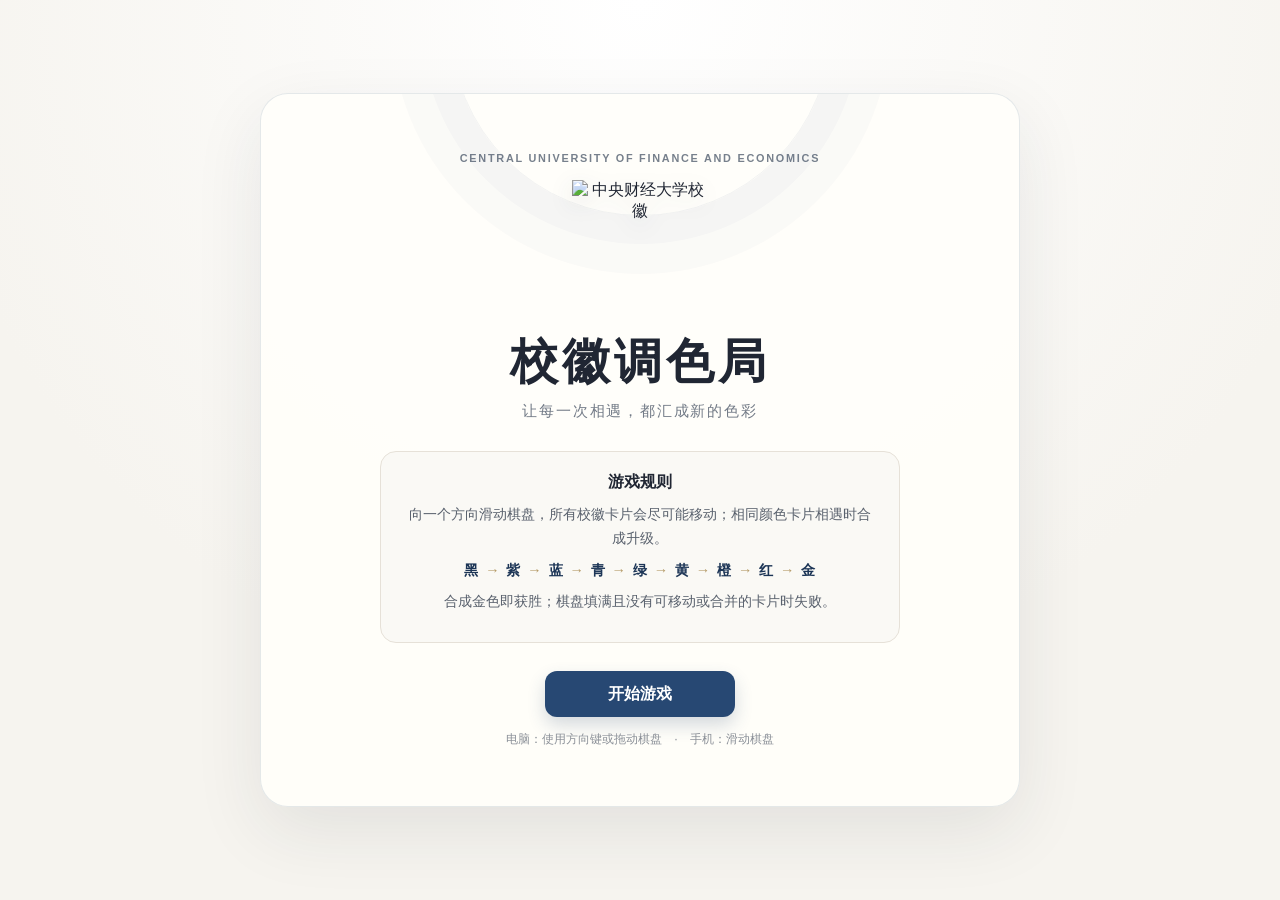
==== color-merge.html @ e68a4822 "增加翻牌游戏及主控界面" ====
<!doctype html>
<html lang="zh-CN">
<head>
  <meta charset="utf-8">
  <meta name="viewport" content="width=device-width, initial-scale=1">
  <meta name="theme-color" content="#f6f4ef">
  <meta name="description" content="以中央财经大学校徽为灵感的颜色合成小游戏。">
  <title>校徽调色局 · 颜色合成游戏</title>
  <link rel="stylesheet" href="css/style.css">
</head>
<body>
  <main class="app" id="app">
    <section class="welcome-screen" id="welcome-screen" aria-labelledby="game-title">
      <div class="welcome-card">
        <p class="eyebrow">CENTRAL UNIVERSITY OF FINANCE AND ECONOMICS</p>
        <img class="welcome-emblem" src="assets/images/school-emblem/emblem-01.png" alt="中央财经大学校徽">
        <h1 id="game-title">校徽调色局</h1>
        <p class="subtitle">让每一次相遇，都汇成新的色彩</p>

        <div class="welcome-rules" aria-labelledby="rules-title">
          <h2 id="rules-title">游戏规则</h2>
          <p>向一个方向滑动棋盘，所有校徽卡片会尽可能移动；相同颜色卡片相遇时合成升级。</p>
          <p class="color-sequence" aria-label="颜色顺序">黑 <span>→</span> 紫 <span>→</span> 蓝 <span>→</span> 青 <span>→</span> 绿 <span>→</span> 黄 <span>→</span> 橙 <span>→</span> 红 <span>→</span> 金</p>
          <p>合成金色即获胜；棋盘填满且没有可移动或合并的卡片时失败。</p>
        </div>

        <button class="primary-button" id="start-button" type="button">开始游戏</button>
        <p class="controls-hint">电脑：使用方向键或拖动棋盘　·　手机：滑动棋盘</p>
      </div>
    </section>

    <section class="game-screen" id="game-screen" aria-label="游戏棋盘" hidden>
      <header class="game-header">
        <div>
          <p class="eyebrow">CUFE · COLOR MERGE</p>
          <h1>校徽调色局</h1>
        </div>
        <div class="score-panel" aria-live="polite">
          <span class="score-label">得分</span>
          <strong id="score">0</strong>
        </div>
      </header>

      <p class="game-tip">滑动棋盘，让相同颜色的校徽卡片相遇并合成</p>
      <div class="board-stage" id="board-stage">
        <div class="board-backdrop" id="board-backdrop" aria-hidden="true">
          <img class="board-backdrop-image is-visible" id="backdrop-a" alt="">
          <img class="board-backdrop-image" id="backdrop-b" alt="">
        </div>
        <div class="board" id="board" role="grid" aria-label="4乘4游戏棋盘"></div>
        <button class="background-toggle" id="background-toggle" type="button" aria-pressed="true">关闭背景</button>
      </div>

      <div class="game-actions">
        <button class="secondary-button" id="restart-button" type="button">重新开始</button>
        <button class="text-button" id="home-button" type="button">返回欢迎页</button>
      </div>
      <p class="game-color-sequence">黑 → 紫 → 蓝 → 青 → 绿 → 黄 → 橙 → 红 → 金</p>
    </section>

    <dialog class="result-dialog" id="result-dialog" aria-labelledby="result-title">
      <div class="result-content">
        <p class="eyebrow">游戏结算</p>
        <img class="result-emblem" id="result-emblem" src="assets/images/school-emblem/emblem-square-09.png" alt="金色校徽" hidden>
        <h2 id="result-title">游戏结束</h2>
        <p id="result-message">再来一局，继续调出校园新色彩。</p>
        <button class="primary-button" id="play-again-button" type="button">再玩一次</button>
        <button class="text-button" id="dialog-home-button" type="button">返回欢迎页</button>
      </div>
    </dialog>
  </main>

  <script type="module" src="js/main.js"></script>
</body>
</html>
---- css/style.css ----
:root {
  color-scheme: light;
  --ink: #202633;
  --muted: #737b87;
  --paper: #f6f4ef;
  --card: #fffefa;
  --line: #e6e1d8;
  --accent: #274873;
  --accent-dark: #1c3556;
  --board: #d9d3c9;
  font-family: "Segoe UI", "Microsoft YaHei", sans-serif;
  color: var(--ink);
  background: var(--paper);
}
* { box-sizing: border-box; }
body { margin: 0; min-width: 320px; min-height: 100vh; background: radial-gradient(circle at 50% 0%, #fff 0, var(--paper) 65%); }
button { font: inherit; }
.app { min-height: 100vh; display: grid; place-items: center; padding: 28px 18px; }
.welcome-screen { width: min(100%, 760px); }
.welcome-card { position: relative; overflow: hidden; text-align: center; padding: clamp(28px, 6vw, 58px); border: 1px solid rgba(39,72,115,.12); border-radius: 28px; background: rgba(255,254,250,.92); box-shadow: 0 24px 70px rgba(37,43,53,.09); }
.welcome-card::before { content: ""; position: absolute; width: 380px; height: 380px; border: 1px solid rgba(39,72,115,.06); border-radius: 50%; top: -260px; left: calc(50% - 190px); box-shadow: 0 0 0 28px rgba(39,72,115,.025),0 0 0 58px rgba(39,72,115,.02); }
.eyebrow { margin: 0 0 15px; color: #77808c; font-size: .68rem; font-weight: 700; letter-spacing: .16em; }
.welcome-emblem { display: block; width: 136px; height: 136px; object-fit: contain; margin: 16px auto 14px; filter: drop-shadow(0 7px 11px rgba(31,45,65,.12)); }
h1,h2,p { margin-top: 0; }
.welcome-card h1,.game-header h1 { margin-bottom: 8px; font-family: Georgia,"Microsoft YaHei",serif; letter-spacing: .08em; }
.welcome-card h1 { font-size: clamp(2rem,5vw,3rem); }
.subtitle { margin-bottom: 30px; color: var(--muted); letter-spacing: .12em; font-size: .94rem; }
.welcome-rules { max-width: 520px; margin: 0 auto 28px; padding: 20px 22px; border: 1px solid var(--line); border-radius: 16px; background: #faf9f5; }
.welcome-rules h2 { margin-bottom: 10px; font-size: 1rem; }
.welcome-rules p { margin: 8px 0; color: #59616d; line-height: 1.65; font-size: .9rem; }
.welcome-rules .color-sequence { color: var(--accent-dark); font-weight: 700; letter-spacing: .03em; }
.color-sequence span { padding: 0 2px; color: #b59b68; }
.primary-button,.secondary-button,.text-button { min-height: 46px; border: 0; border-radius: 12px; cursor: pointer; transition: transform .16s ease, background .16s ease, box-shadow .16s ease; }
.primary-button { min-width: 190px; padding: 0 28px; color: #fff; background: var(--accent); font-weight: 700; box-shadow: 0 8px 18px rgba(39,72,115,.2); }
.primary-button:hover { background: var(--accent-dark); transform: translateY(-2px); box-shadow: 0 11px 22px rgba(39,72,115,.24); }
button:focus-visible { outline: 3px solid #d5ad53; outline-offset: 3px; }
.controls-hint { margin: 14px 0 0; color: #8b9098; font-size: .78rem; }
.game-screen { width: min(100%, 570px); }
.game-screen[hidden],.welcome-screen[hidden] { display: none; }
.game-header { display: flex; align-items: center; justify-content: space-between; gap: 16px; margin-bottom: 18px; }
.game-header .eyebrow { margin-bottom: 4px; }
.game-header h1 { margin: 0; font-size: clamp(1.35rem,4vw,1.9rem); }
.score-panel { min-width: 96px; padding: 9px 16px; text-align: center; border: 1px solid var(--line); border-radius: 13px; background: var(--card); }
.score-label { display: block; color: var(--muted); font-size: .7rem; }
.score-panel strong { font-size: 1.25rem; }
.game-tip { margin: 0 0 12px; color: var(--muted); font-size: .87rem; }
.board { display: grid; grid-template-columns: repeat(4,1fr); gap: clamp(7px,2vw,12px); width: 100%; aspect-ratio: 1; padding: clamp(8px,2vw,13px); border-radius: 19px; background: var(--board); box-shadow: 0 15px 32px rgba(41,45,51,.13); touch-action: none; }
.board-cell { display: grid; place-items: center; min-width: 0; min-height: 0; border-radius: 12px; background: rgba(250,248,243,.47); }
.tile { display: grid; place-items: center; width: 100%; height: 100%; overflow: hidden; border-radius: 12px; background: #fff; box-shadow: 0 3px 8px rgba(40,45,54,.11); animation: appear .22s ease-out; }
.tile img { display: block; width: 84%; height: 84%; object-fit: contain; }
@keyframes appear { from { transform: scale(.78); opacity: .45; } to { transform: scale(1); opacity: 1; } }
.game-actions { display: flex; justify-content: center; align-items: center; gap: 12px; margin-top: 18px; }
.secondary-button { padding: 0 20px; color: #fff; background: var(--accent); font-weight: 650; }
.secondary-button:hover { background: var(--accent-dark); }
.text-button { padding: 0 14px; color: #626b78; background: transparent; }
.text-button:hover { background: rgba(39,72,115,.07); }
.game-color-sequence { margin: 16px 0 0; text-align: center; color: #7b8088; font-size: .78rem; letter-spacing: .03em; }
.result-dialog { width: min(calc(100% - 32px),420px); padding: 0; border: 1px solid var(--line); border-radius: 22px; background: var(--card); box-shadow: 0 24px 70px rgba(20,27,38,.24); text-align: center; }
.result-dialog::backdrop { background: rgba(24,32,44,.48); backdrop-filter: blur(3px); }
.result-content { padding: 34px 28px 28px; }
.result-content h2 { margin-bottom: 8px; font-size: 1.7rem; }
.result-content p:not(.eyebrow) { margin-bottom: 22px; color: var(--muted); }
.result-content .text-button { display: block; margin: 6px auto 0; }
@media (max-width: 480px) { .app { padding: 16px 12px; } .welcome-card { border-radius: 22px; } .welcome-emblem { width: 112px; height: 112px; } .welcome-rules { padding: 16px 12px; } .welcome-rules .color-sequence { font-size: .8rem; } .game-header { align-items: flex-start; } }

.tile-new { animation: appear .22s ease-out, spawn-glow .55s ease-out; }
.tile-merged { animation: merge-pop .26s ease-out; }
@keyframes merge-pop { 0% { transform: scale(.84); } 62% { transform: scale(1.08); } 100% { transform: scale(1); } }
@keyframes spawn-glow { 0% { box-shadow: 0 0 0 0 rgba(213,173,83,.6); } 100% { box-shadow: 0 3px 8px rgba(40,45,54,.11); } }
@media (prefers-reduced-motion: reduce) { *, *::before, *::after { animation-duration: .01ms !important; transition-duration: .01ms !important; } }


.board { touch-action: none; user-select: none; }
.board-cell { cursor: default; transition: background .14s ease, transform .14s ease; }
.board-cell:has(.tile) { cursor: grab; }
.board-cell.drag-source { opacity: .48; transform: scale(.94); }
.board-cell.drop-target { background: rgba(231,207,143,.82); transform: scale(1.035); }
.tile { pointer-events: none; }


.board { touch-action: none; user-select: none; cursor: grab; }
.board:active { cursor: grabbing; }
.board-cell:has(.tile) { cursor: inherit; }
.board-cell.drag-source, .board-cell.drop-target { opacity: 1; transform: none; }


.board { grid-template-rows: repeat(4, minmax(0, 1fr)); }
.board-cell { aspect-ratio: 1; min-height: 0; min-width: 0; }
.tile { min-width: 0; min-height: 0; }
.tile img { width: 100%; height: 100%; object-fit: contain; }


.board-stage { position: relative; margin-bottom: 40px; isolation: isolate; }
.board-backdrop { position: absolute; z-index: 0; inset: 0; overflow: hidden; border-radius: 19px; background: #d9d3c9; }
.board-backdrop[hidden] { display: none; }
.board-backdrop-image { position: absolute; inset: 0; width: 100%; height: 100%; object-fit: cover; opacity: 0; transition: opacity 1.4s ease-in-out; }
.board-backdrop-image.is-visible { opacity: 1; }
.board { position: relative; z-index: 1; background: rgba(217,211,201,.68); }
.board-cell { background: rgba(250,248,243,.78); }
.background-toggle { position: absolute; right: 8px; bottom: -34px; z-index: 3; min-height: 30px; padding: 4px 12px; border: 1px solid rgba(39,72,115,.18); border-radius: 999px; color: #43546b; background: rgba(255,254,250,.9); font-size: .76rem; cursor: pointer; box-shadow: 0 4px 12px rgba(35,40,47,.08); }
.background-toggle:hover { background: #fff; }
@media (prefers-reduced-motion: reduce) { .board-backdrop-image { transition-duration: .01ms; } }



.result-emblem { display: block; width: 132px; height: 132px; object-fit: contain; margin: 0 auto 14px; border-radius: 50%; }
.result-emblem[hidden] { display: none; }
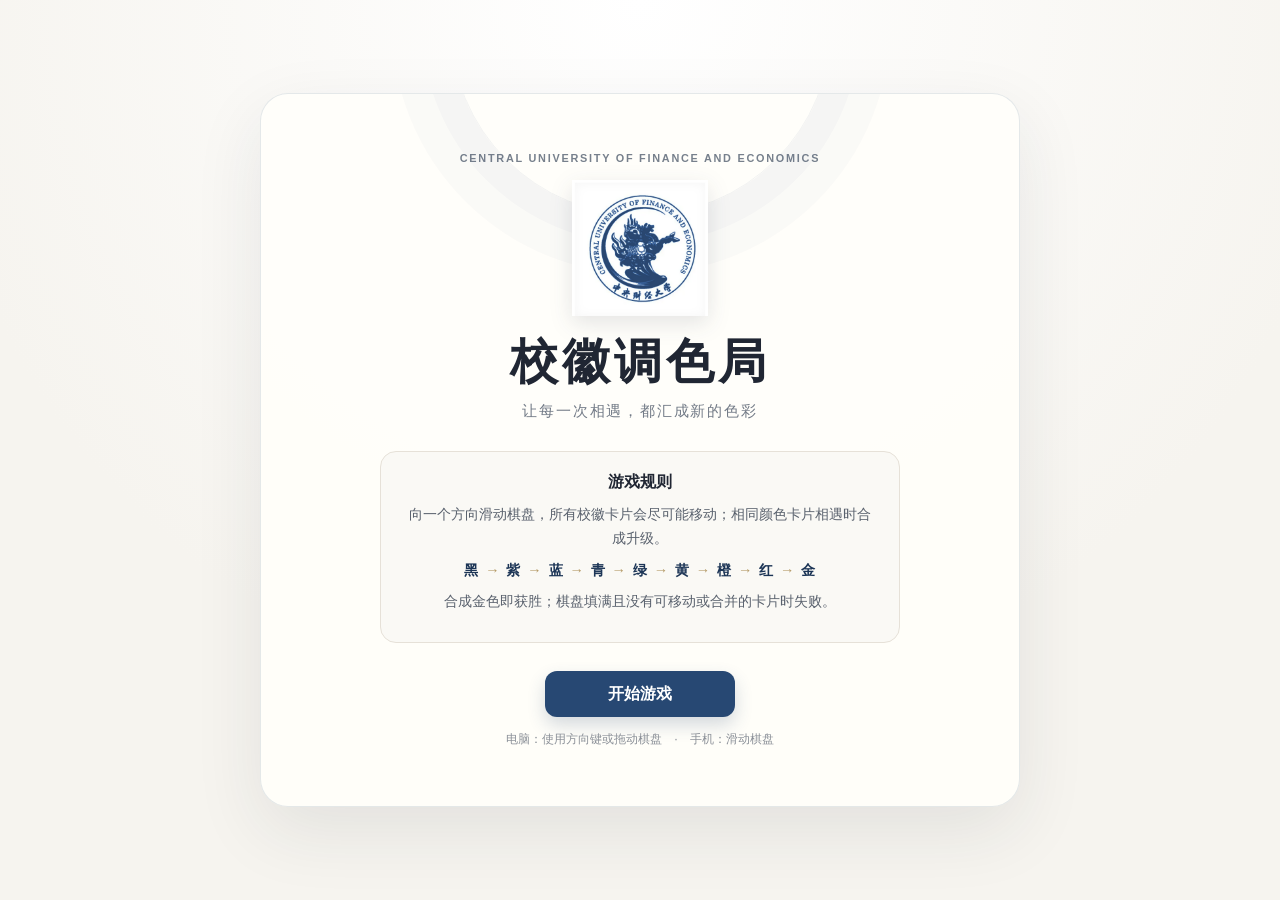
==== commit 1ceae0bb: "增加配对，射击游戏" ====
--- a/color-merge.html
+++ b/color-merge.html
@@ -13,7 +13,7 @@
     <section class="welcome-screen" id="welcome-screen" aria-labelledby="game-title">
       <div class="welcome-card">
         <p class="eyebrow">CENTRAL UNIVERSITY OF FINANCE AND ECONOMICS</p>
-        <img class="welcome-emblem" src="assets/images/school-emblem/emblem-01.png" alt="中央财经大学校徽">
+        <img class="welcome-emblem" src="assets/images/school-emblem/emblem-square-03.png" alt="中央财经大学校徽">
         <h1 id="game-title">校徽调色局</h1>
         <p class="subtitle">让每一次相遇，都汇成新的色彩</p>
 
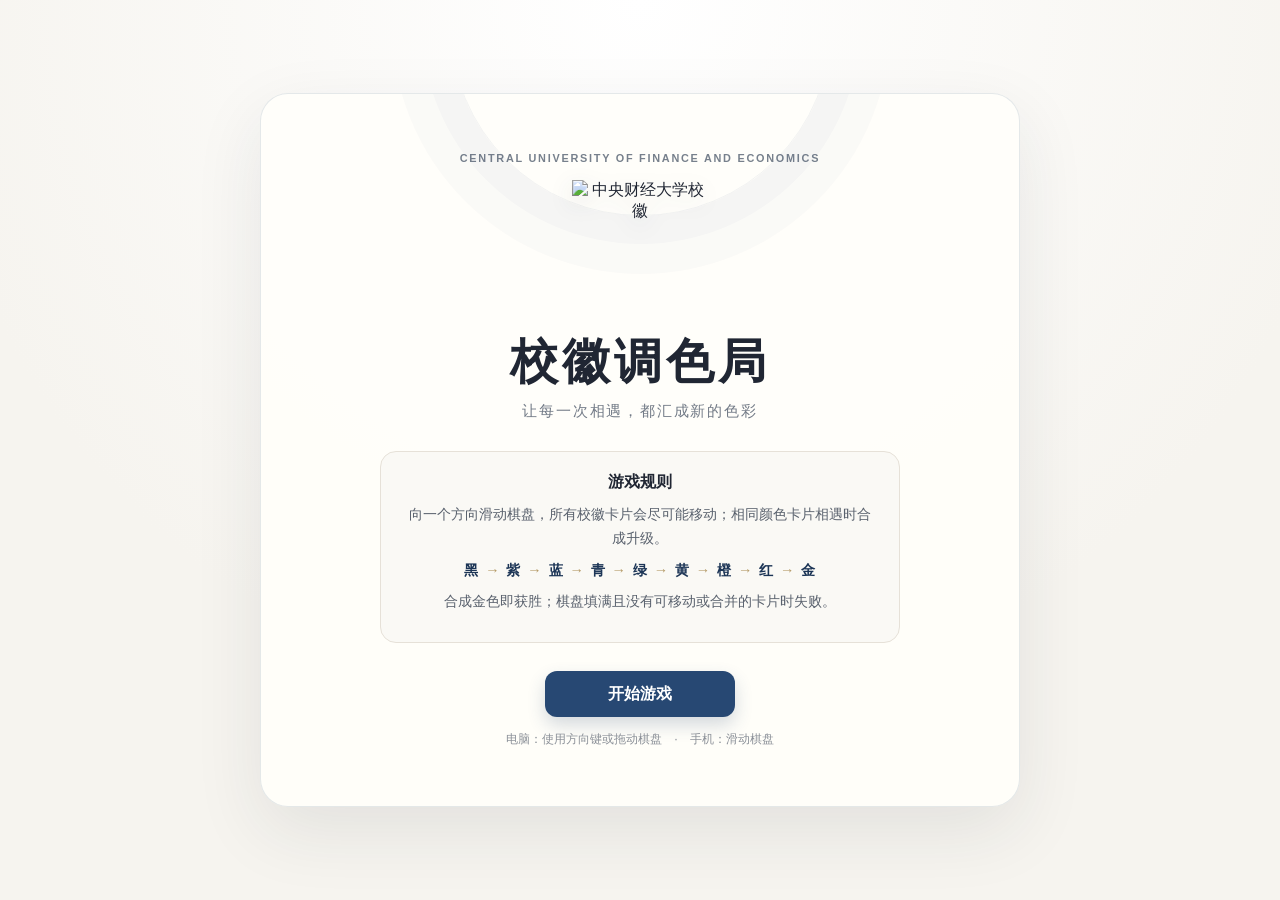
==== commit 902e8249: "perfect done" ====
--- a/color-merge.html
+++ b/color-merge.html
@@ -5,7 +5,7 @@
   <meta name="viewport" content="width=device-width, initial-scale=1">
   <meta name="theme-color" content="#f6f4ef">
   <meta name="description" content="以中央财经大学校徽为灵感的颜色合成小游戏。">
-  <title>校徽调色局 · 颜色合成游戏</title>
+  <title>徽常合理</title>
   <link rel="stylesheet" href="css/style.css">
 </head>
 <body>
@@ -33,7 +33,7 @@
       <header class="game-header">
         <div>
           <p class="eyebrow">CUFE · COLOR MERGE</p>
-          <h1>校徽调色局</h1>
+          <h1>徽常合理</h1>
         </div>
         <div class="score-panel" aria-live="polite">
           <span class="score-label">得分</span>
@@ -41,6 +41,7 @@
         </div>
       </header>
 
+      <p class="game-tip">“欸怎么有点上瘾？这合理吗？徽常合理！”</p>
       <p class="game-tip">滑动棋盘，让相同颜色的校徽卡片相遇并合成</p>
       <div class="board-stage" id="board-stage">
         <div class="board-backdrop" id="board-backdrop" aria-hidden="true">
